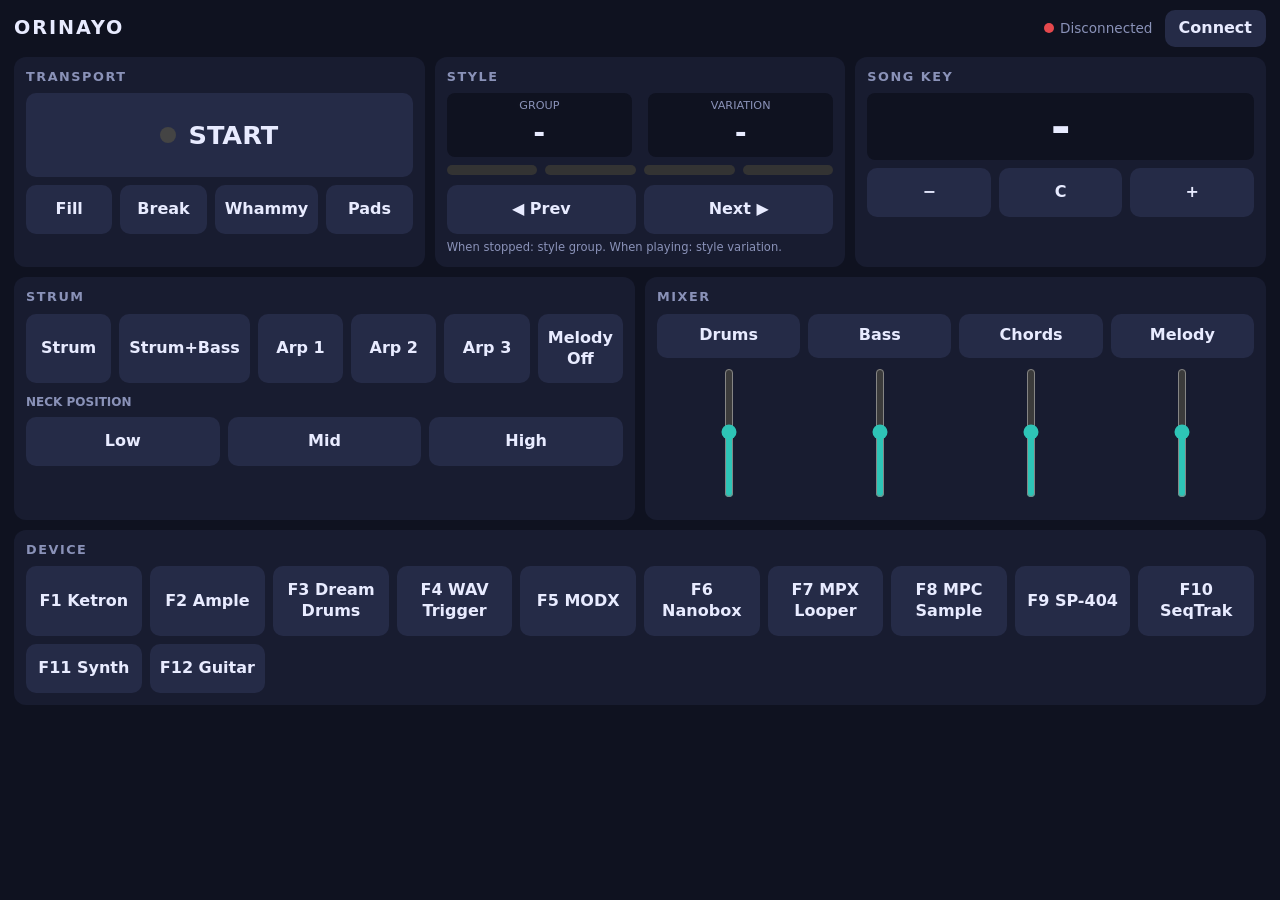
==== docs/web/index.html @ a1e99ef7 "build 1434" ====
<!DOCTYPE html>
<html lang="en">
<head>
<meta charset="utf-8">
<meta name="viewport" content="width=device-width, initial-scale=1, viewport-fit=cover">
<meta name="theme-color" content="#0f1220">
<meta name="apple-mobile-web-app-capable" content="yes">
<title>Orinayo Controller</title>
<link rel="manifest" href="manifest.webmanifest">
<link rel="icon" href="icons/icon-192.png">
<link rel="apple-touch-icon" href="icons/icon-192.png">
<link rel="stylesheet" href="style.css">
</head>
<body>
<header>
  <h1>Orinayo</h1>
  <div id="conn" class="conn off"><span class="dot"></span><span id="connText">Disconnected</span></div>
  <button id="connectBtn" class="btn small">Connect</button>
</header>

<div id="notice" class="notice" hidden></div>

<main>
  <section class="panel transport">
    <h2>Transport</h2>
    <button id="startBtn" class="btn big" data-key="40"><span class="led" id="startLed"></span><span id="startText">START</span></button>
    <div class="row">
      <button class="btn" data-key="42">Fill</button>
      <button class="btn" data-key="43">Break</button>
      <button class="btn" data-key="44">Whammy</button>
      <button class="btn" data-key="53">Pads</button>
    </div>
  </section>

  <section class="panel style">
    <h2>Style</h2>
    <div class="readout">
      <div><small>Group</small><b id="styleGroup">-</b></div>
      <div><small>Variation</small><b id="styleSection">-</b></div>
    </div>
    <div class="leds" id="sectionLeds"><i></i><i></i><i></i><i></i></div>
    <div class="row">
      <button class="btn" data-key="80">&#9664; Prev</button>
      <button class="btn" data-key="79">Next &#9654;</button>
    </div>
    <small class="hint">When stopped: style group. When playing: style variation.</small>
  </section>

  <section class="panel songkey">
    <h2>Song Key</h2>
    <div class="readout single"><div><b id="songKey" class="huge">-</b></div></div>
    <div class="row">
      <button class="btn" data-key="86">&minus;</button>
      <button class="btn" data-key="38">C</button>
      <button class="btn" data-key="87">+</button>
    </div>
  </section>

  <section class="panel strum">
    <h2>Strum</h2>
    <div class="row" id="patterns">
      <button class="btn" data-key="30" data-pat="0">Strum</button>
      <button class="btn" data-key="31" data-pat="1">Strum+Bass</button>
      <button class="btn" data-key="32" data-pat="2">Arp 1</button>
      <button class="btn" data-key="33" data-pat="3">Arp 2</button>
      <button class="btn" data-key="34" data-pat="4">Arp 3</button>
      <button class="btn" data-key="39">Melody Off</button>
    </div>
    <h3>Neck position</h3>
    <div class="row" id="neck">
      <button class="btn" data-key="35" data-neck="1">Low</button>
      <button class="btn" data-key="36" data-neck="2">Mid</button>
      <button class="btn" data-key="37" data-neck="3">High</button>
    </div>
  </section>

  <section class="panel mixer">
    <h2>Mixer</h2>
    <div class="faders">
      <div class="ch" data-track="0"><button class="btn mute" data-key="70">Drums</button><input type="range" min="10" max="127" orient="vertical"><output></output></div>
      <div class="ch" data-track="1"><button class="btn mute" data-key="71">Bass</button><input type="range" min="10" max="127" orient="vertical"><output></output></div>
      <div class="ch" data-track="2"><button class="btn mute" data-key="72">Chords</button><input type="range" min="10" max="127" orient="vertical"><output></output></div>
      <div class="ch" data-track="3"><button class="btn nomute">Melody</button><input type="range" min="10" max="127" orient="vertical"><output></output></div>
    </div>
  </section>

  <section class="panel presets">
    <h2>Device</h2>
    <div class="grid">
      <button class="btn" data-key="58">F1 Ketron</button>
      <button class="btn" data-key="59">F2 Ample</button>
      <button class="btn" data-key="60">F3 Dream Drums</button>
      <button class="btn" data-key="61">F4 WAV Trigger</button>
      <button class="btn" data-key="62">F5 MODX</button>
      <button class="btn" data-key="63">F6 Nanobox</button>
      <button class="btn" data-key="64">F7 MPX Looper</button>
      <button class="btn" data-key="65">F8 MPC Sample</button>
      <button class="btn" data-key="66">F9 SP-404</button>
      <button class="btn" data-key="67">F10 SeqTrak</button>
      <button class="btn" data-key="68">F11 Synth</button>
      <button class="btn" data-key="69">F12 Guitar</button>
    </div>
  </section>
</main>

<dialog id="devDialog">
  <form method="dialog">
    <h2>MIDI ports</h2>
    <label>Input <select id="inSel"></select></label>
    <label>Output <select id="outSel"></select></label>
    <button class="btn">Close</button>
  </form>
</dialog>

<script src="app.js"></script>
</body>
</html>
---- docs/web/style.css ----
:root {
  --bg: #0f1220; --panel: #181c30; --btn: #252b47; --btn-hi: #343c63;
  --fg: #e8ebff; --dim: #8a92b8; --on: #2ec4b6; --warn: #ff9f1c; --off: #e5484d;
}
* { box-sizing: border-box; -webkit-tap-highlight-color: transparent; }
html, body { margin: 0; background: var(--bg); color: var(--fg);
  font: 16px/1.3 system-ui, -apple-system, Segoe UI, Roboto, sans-serif; touch-action: manipulation; }
body { padding: env(safe-area-inset-top) env(safe-area-inset-right) env(safe-area-inset-bottom) env(safe-area-inset-left); user-select: none; }

header { display: flex; align-items: center; gap: 12px; padding: 10px 14px; }
header h1 { font-size: 1.2rem; margin: 0; flex: 1; letter-spacing: .1em; text-transform: uppercase; }
.conn { display: flex; align-items: center; gap: 6px; font-size: .85rem; color: var(--dim); }
.dot { width: 10px; height: 10px; border-radius: 50%; background: var(--off); }
.conn.on .dot { background: var(--on); box-shadow: 0 0 8px var(--on); }
.notice { margin: 0 14px 8px; padding: 10px; border-radius: 8px; background: #3a2a14; color: var(--warn); font-size: .9rem; }

main { display: grid; gap: 10px; padding: 0 10px 14px; grid-template-columns: 1fr; }
.panel { background: var(--panel); border-radius: 12px; padding: 12px; }
h2 { margin: 0 0 8px; font-size: .8rem; color: var(--dim); text-transform: uppercase; letter-spacing: .12em; }
h3 { margin: 12px 0 6px; font-size: .75rem; color: var(--dim); text-transform: uppercase; }
.hint { color: var(--dim); display: block; margin-top: 6px; font-size: .72rem; }

.row { display: flex; flex-wrap: wrap; gap: 8px; }
.row > .btn { flex: 1 1 70px; }
.grid { display: grid; grid-template-columns: repeat(auto-fill, minmax(110px, 1fr)); gap: 8px; }

.btn { background: var(--btn); color: var(--fg); border: 0; border-radius: 10px; padding: 14px 10px; min-height: 48px;
  font: inherit; font-weight: 600; cursor: pointer; transition: background .08s, transform .05s; }
.btn:active, .btn.pressed { background: var(--btn-hi); transform: scale(.97); }
.btn.small { padding: 8px 14px; min-height: 0; }
.btn.active { background: var(--on); color: #05201d; }
.btn.big { width: 100%; min-height: 84px; font-size: 1.6rem; margin-bottom: 8px; display: flex; align-items: center; justify-content: center; gap: 12px; }
.btn.big.running { background: #4a1f24; }
.led { width: 16px; height: 16px; border-radius: 50%; background: #444; }
.running .led { background: var(--off); box-shadow: 0 0 10px var(--off); }

.readout { display: flex; gap: 16px; margin-bottom: 8px; }
.readout div { flex: 1; background: var(--bg); border-radius: 8px; padding: 6px 10px; text-align: center; }
.readout small { display: block; color: var(--dim); font-size: .7rem; text-transform: uppercase; }
.readout b { font-size: 1.8rem; }
.readout .huge { font-size: 3rem; }
.readout.single div { padding: 2px 10px; }

.leds { display: flex; gap: 8px; margin-bottom: 10px; }
.leds i { flex: 1; height: 10px; border-radius: 5px; background: #333; }
.leds i.on { background: var(--warn); box-shadow: 0 0 8px var(--warn); }

.faders { display: flex; gap: 8px; justify-content: space-around; }
.ch { display: flex; flex-direction: column; align-items: center; gap: 8px; flex: 1; }
.ch .btn { width: 100%; padding: 10px 4px; min-height: 44px; }
.ch .btn.muted { background: var(--off); color: #fff; }
.ch input[type=range] { writing-mode: vertical-lr; direction: rtl; -webkit-appearance: slider-vertical; appearance: slider-vertical;
  width: 36px; height: 160px; accent-color: var(--on); }
.ch output { font-variant-numeric: tabular-nums; color: var(--dim); font-size: .85rem; }

dialog { background: var(--panel); color: var(--fg); border: 0; border-radius: 12px; }
dialog label { display: block; margin: 10px 0; }
dialog select { width: 100%; padding: 8px; margin-top: 4px; }

/* Landscape / desktop / tablet */
@media (min-width: 720px) and (orientation: landscape), (min-width: 900px) {
  main { grid-template-columns: repeat(6, 1fr); padding: 0 14px 14px; }
  .transport { grid-column: span 2; }
  .style { grid-column: span 2; }
  .songkey { grid-column: span 2; }
  .strum { grid-column: span 3; }
  .mixer { grid-column: span 3; }
  .presets { grid-column: span 6; }
  .ch input[type=range] { height: 130px; }
}
/* Short landscape phones */
@media (max-height: 480px) and (orientation: landscape) {
  header { padding: 4px 14px; }
  .btn { min-height: 40px; padding: 8px; }
  .btn.big { min-height: 56px; font-size: 1.2rem; }
  .ch input[type=range] { height: 90px; }
  .readout b { font-size: 1.4rem; } .readout .huge { font-size: 2rem; }
}
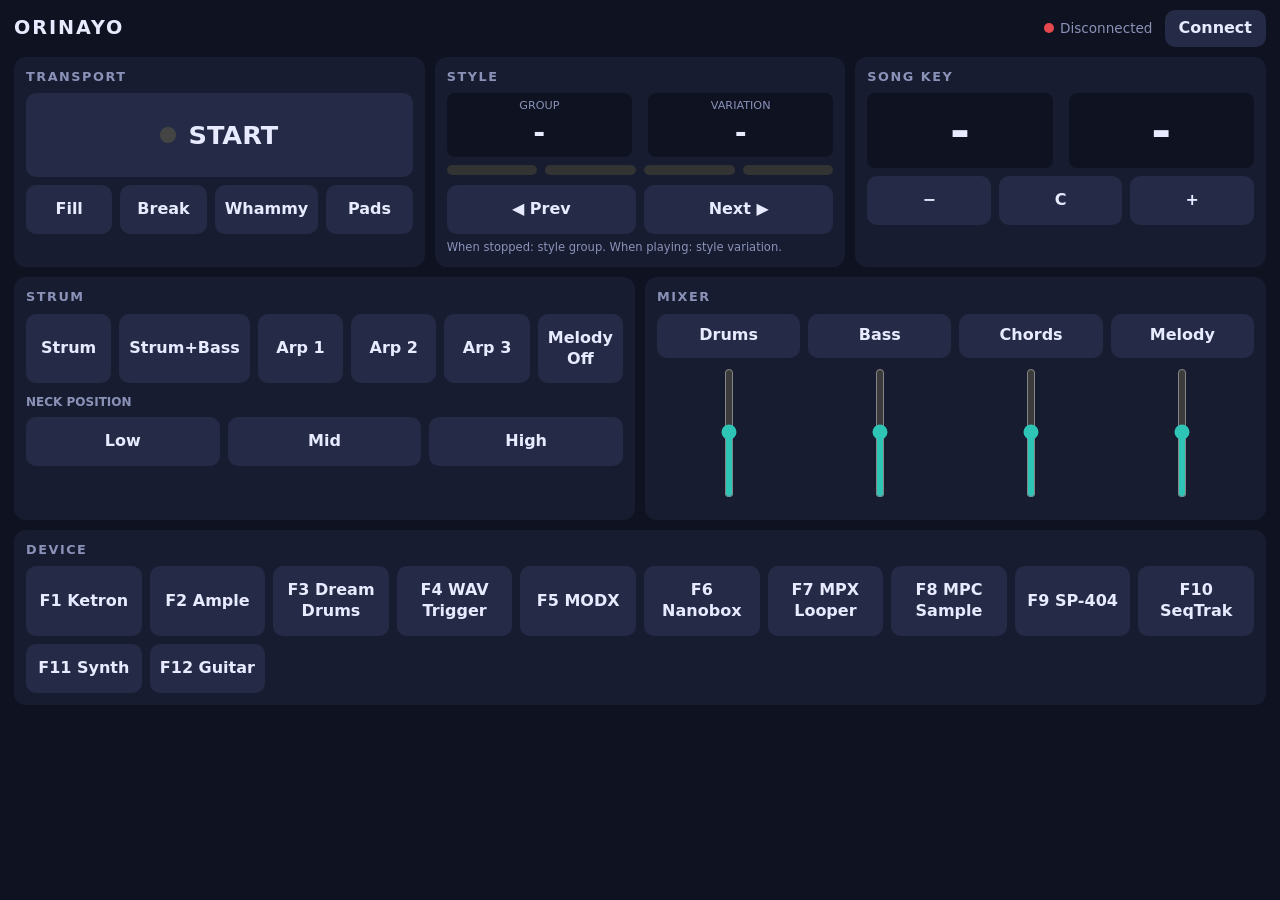
==== commit 9b28ca4c: "build 1551" ====
--- a/docs/web/index.html
+++ b/docs/web/index.html
@@ -48,7 +48,10 @@
 
   <section class="panel songkey">
     <h2>Song Key</h2>
-    <div class="readout single"><div><b id="songKey" class="huge">-</b></div></div>
+    <div class="readout">
+	  <div><b id="songKey" class="huge">-</b></div>
+      <div><b id="activeChord" class="huge">-</b></div>
+    </div>
     <div class="row">
       <button class="btn" data-key="86">&minus;</button>
       <button class="btn" data-key="38">C</button>
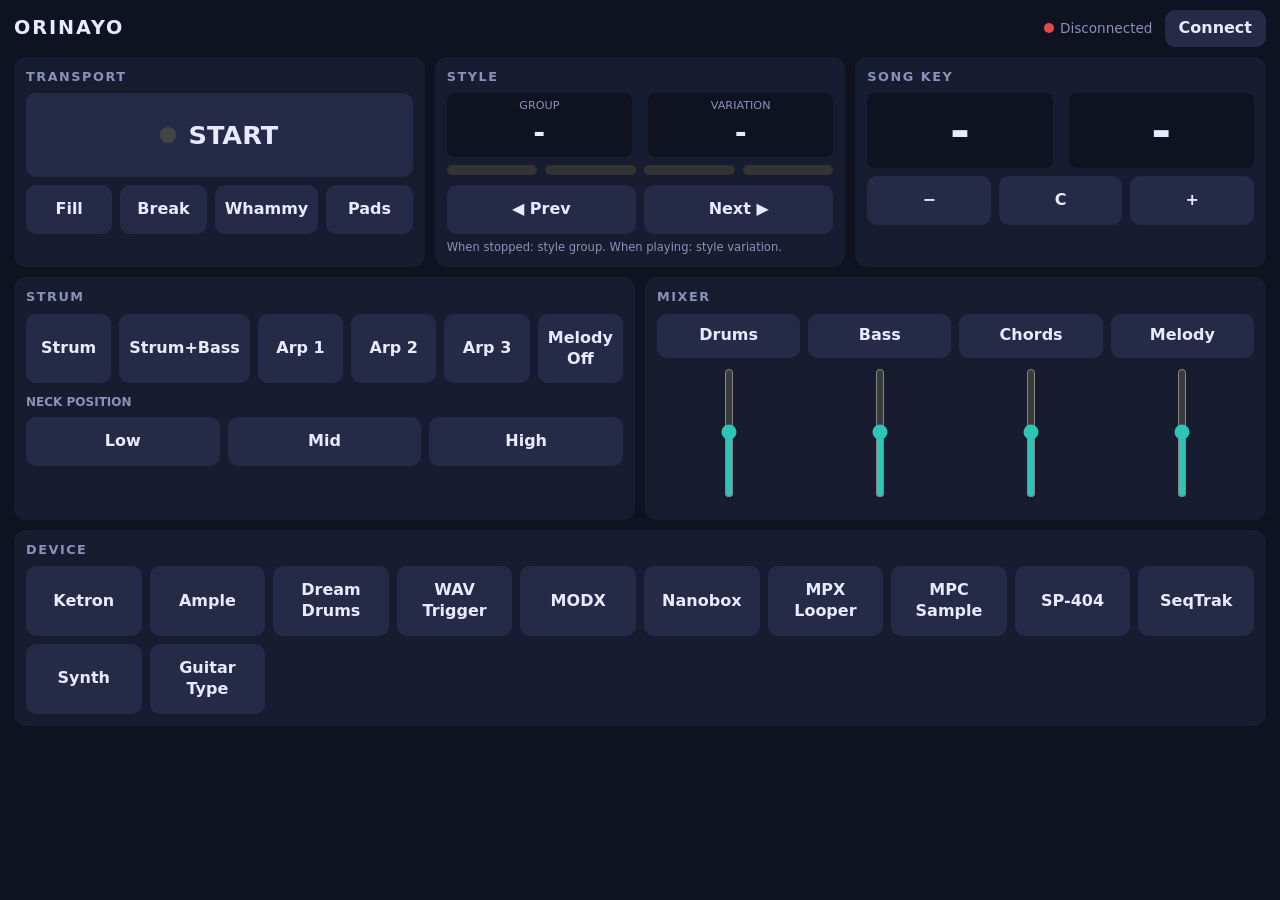
==== commit d2b5fe55: "build 1736" ====
--- a/docs/web/index.html
+++ b/docs/web/index.html
@@ -62,12 +62,12 @@
   <section class="panel strum">
     <h2>Strum</h2>
     <div class="row" id="patterns">
-      <button class="btn" data-key="30" data-pat="0">Strum</button>
-      <button class="btn" data-key="31" data-pat="1">Strum+Bass</button>
-      <button class="btn" data-key="32" data-pat="2">Arp 1</button>
-      <button class="btn" data-key="33" data-pat="3">Arp 2</button>
-      <button class="btn" data-key="34" data-pat="4">Arp 3</button>
-      <button class="btn" data-key="39">Melody Off</button>
+      <button class="btn" data-key="30" data-pat="1" id="strum_bpm">Strum</button>
+      <button class="btn" data-key="31" data-pat="2">Strum+Bass</button>
+      <button class="btn" data-key="32" data-pat="3">Arp 1</button>
+      <button class="btn" data-key="33" data-pat="4">Arp 2</button>
+      <button class="btn" data-key="34" data-pat="5">Arp 3</button>
+      <button class="btn" data-key="39" data-pat="0">Melody Off</button>
     </div>
     <h3>Neck position</h3>
     <div class="row" id="neck">
@@ -90,18 +90,18 @@
   <section class="panel presets">
     <h2>Device</h2>
     <div class="grid">
-      <button class="btn" data-key="58">F1 Ketron</button>
-      <button class="btn" data-key="59">F2 Ample</button>
-      <button class="btn" data-key="60">F3 Dream Drums</button>
-      <button class="btn" data-key="61">F4 WAV Trigger</button>
-      <button class="btn" data-key="62">F5 MODX</button>
-      <button class="btn" data-key="63">F6 Nanobox</button>
-      <button class="btn" data-key="64">F7 MPX Looper</button>
-      <button class="btn" data-key="65">F8 MPC Sample</button>
-      <button class="btn" data-key="66">F9 SP-404</button>
-      <button class="btn" data-key="67">F10 SeqTrak</button>
-      <button class="btn" data-key="68">F11 Synth</button>
-      <button class="btn" data-key="69">F12 Guitar</button>
+      <button class="btn" data-key="58">Ketron</button>
+      <button class="btn" data-key="59">Ample</button>
+      <button class="btn" data-key="60">Dream Drums</button>
+      <button class="btn" data-key="61">WAV Trigger</button>
+      <button class="btn" data-key="62">MODX</button>
+      <button class="btn" data-key="63">Nanobox</button>
+      <button class="btn" data-key="64">MPX Looper</button>
+      <button class="btn" data-key="65">MPC Sample</button>
+      <button class="btn" data-key="66">SP-404</button>
+      <button class="btn" data-key="67">SeqTrak</button>
+      <button class="btn" data-key="68">Synth</button>
+      <button class="btn" data-key="69">Guitar Type</button>
     </div>
   </section>
 </main>
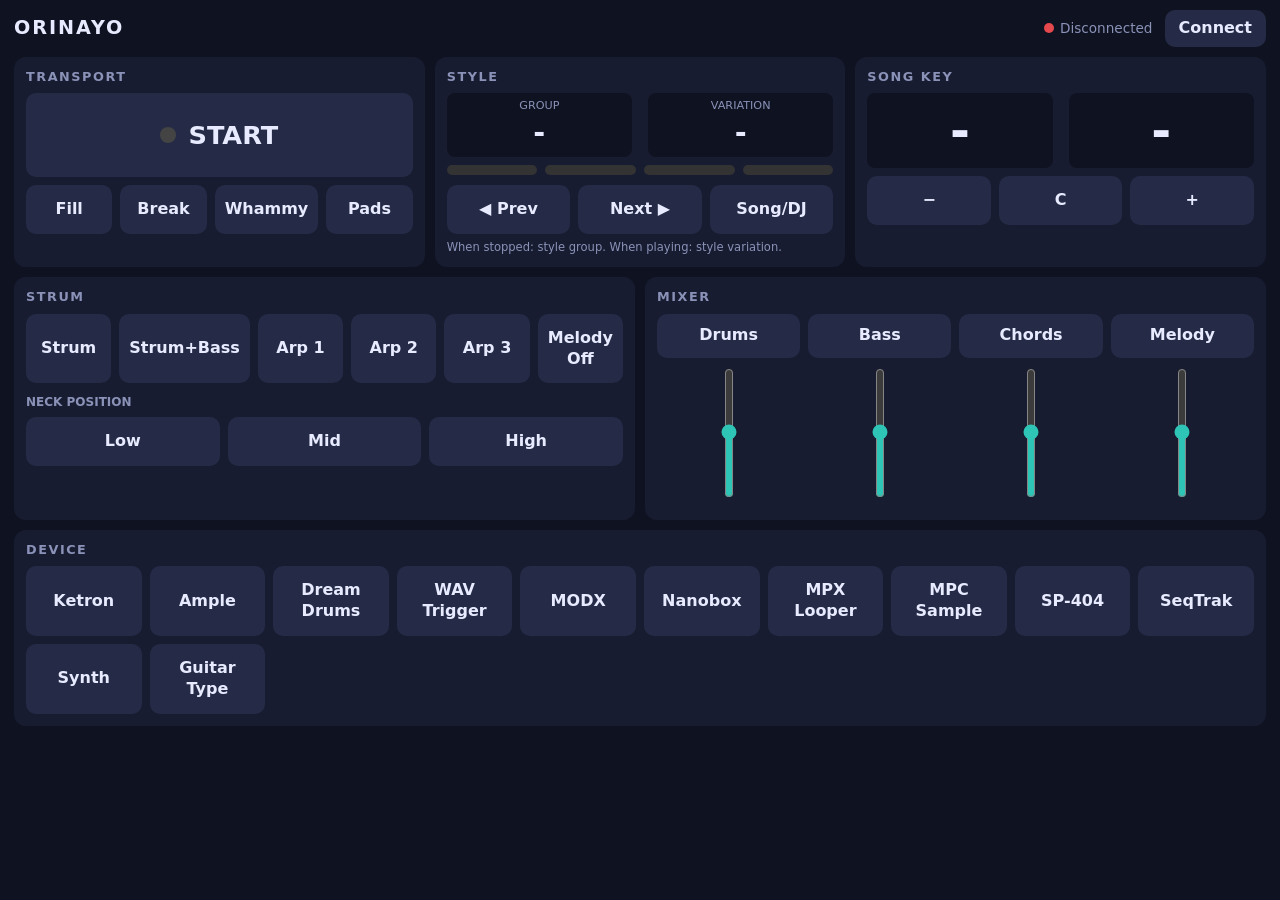
==== commit 40c9eaab: "build 1858" ====
--- a/docs/web/index.html
+++ b/docs/web/index.html
@@ -42,6 +42,7 @@
     <div class="row">
       <button class="btn" data-key="80">&#9664; Prev</button>
       <button class="btn" data-key="79">Next &#9654;</button>
+      <button class="btn" data-key="88" id="songMode">Song/DJ</button>	  
     </div>
     <small class="hint">When stopped: style group. When playing: style variation.</small>
   </section>
